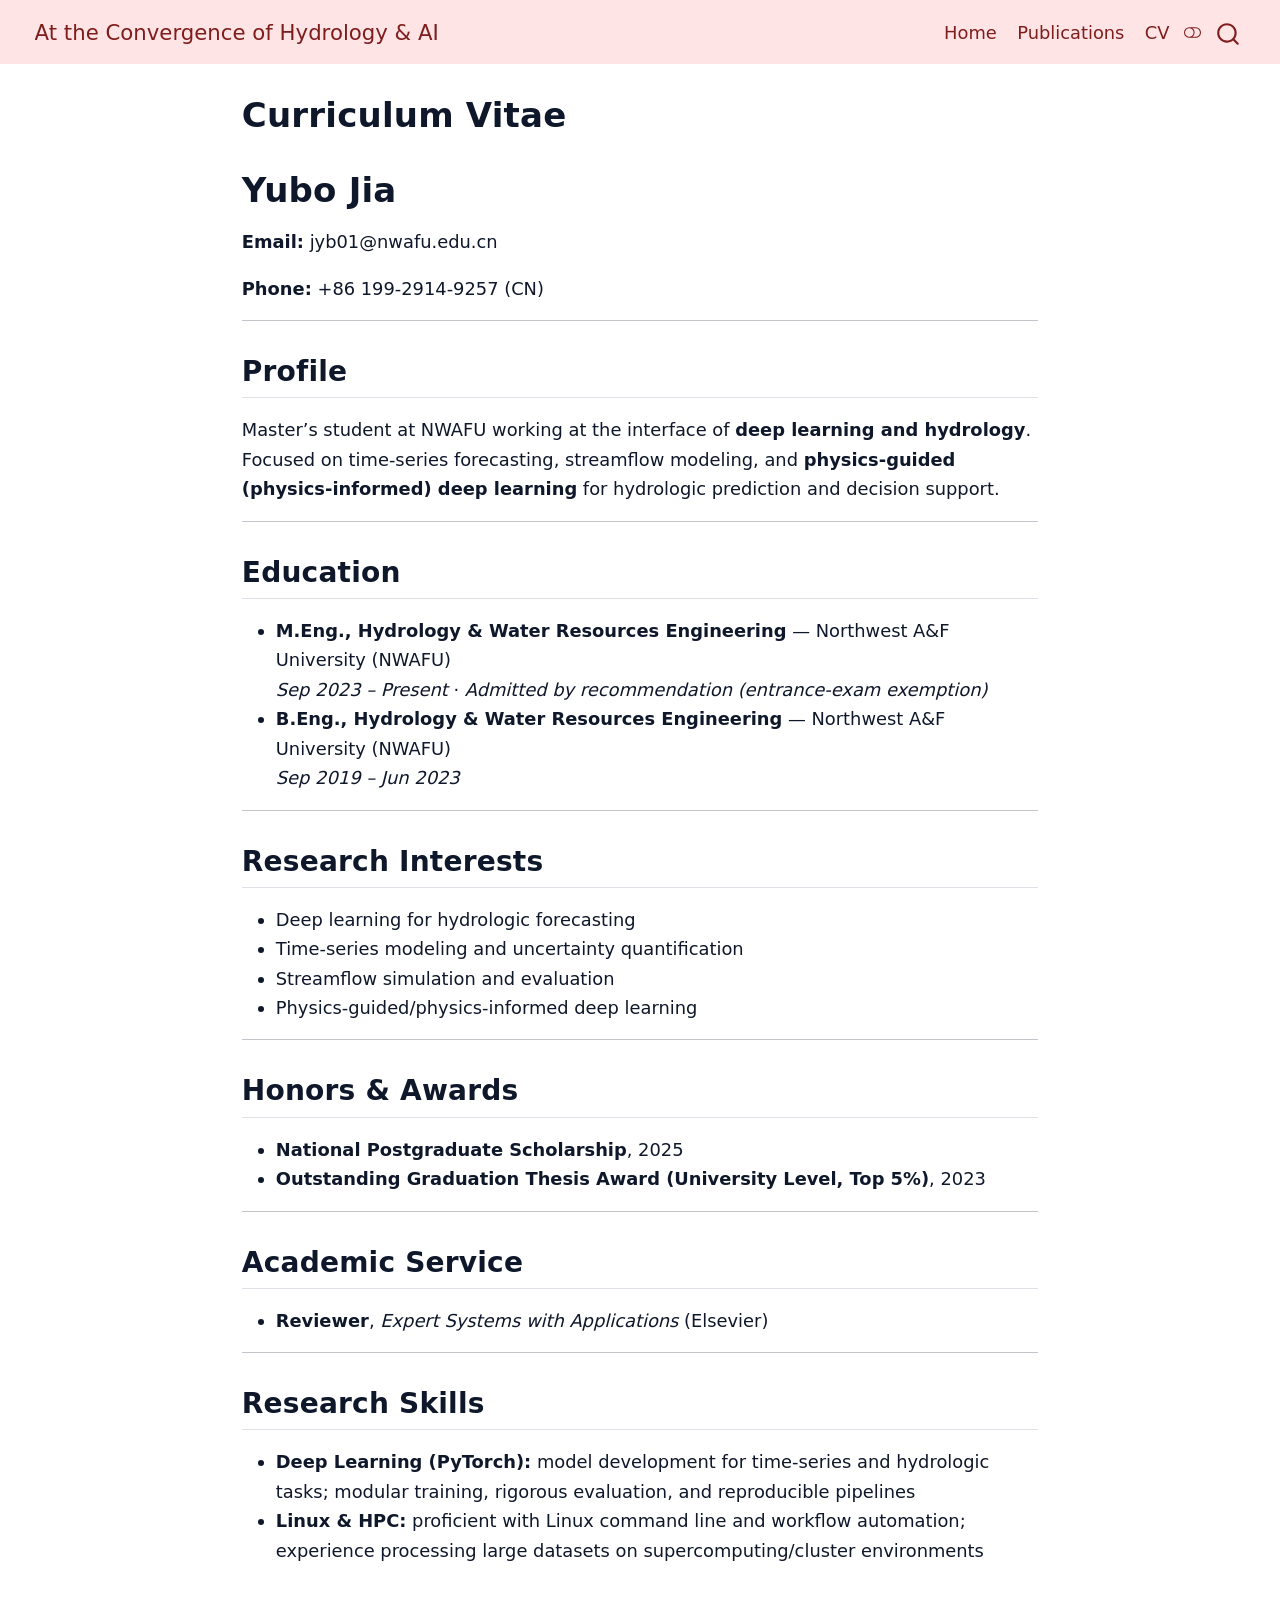
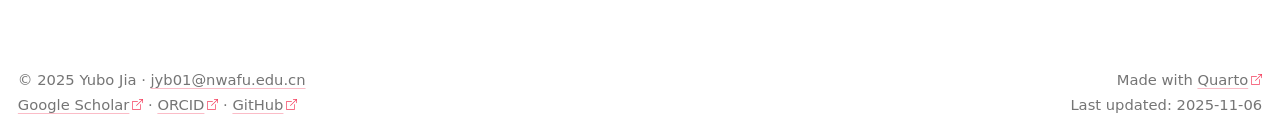
==== docs/CV.html @ c9f26e5d "Initial site" ====
<!DOCTYPE html>
<html xmlns="http://www.w3.org/1999/xhtml" lang="en" xml:lang="en"><head>

<meta charset="utf-8">
<meta name="generator" content="quarto-1.8.25">

<meta name="viewport" content="width=device-width, initial-scale=1.0, user-scalable=yes">


<title>Curriculum Vitae – Yubo Jia</title>
<style>
code{white-space: pre-wrap;}
span.smallcaps{font-variant: small-caps;}
div.columns{display: flex; gap: min(4vw, 1.5em);}
div.column{flex: auto; overflow-x: auto;}
div.hanging-indent{margin-left: 1.5em; text-indent: -1.5em;}
ul.task-list{list-style: none;}
ul.task-list li input[type="checkbox"] {
  width: 0.8em;
  margin: 0 0.8em 0.2em -1em; /* quarto-specific, see https://github.com/quarto-dev/quarto-cli/issues/4556 */ 
  vertical-align: middle;
}
</style>


<script src="site_libs/quarto-nav/quarto-nav.js"></script>
<script src="site_libs/clipboard/clipboard.min.js"></script>
<script src="site_libs/quarto-search/autocomplete.umd.js"></script>
<script src="site_libs/quarto-search/fuse.min.js"></script>
<script src="site_libs/quarto-search/quarto-search.js"></script>
<meta name="quarto:offset" content="./">
<link href="./images/site-logo.png" rel="icon" type="image/png">
<script src="site_libs/quarto-html/quarto.js" type="module"></script>
<script src="site_libs/quarto-html/tabsets/tabsets.js" type="module"></script>
<script src="site_libs/quarto-html/axe/axe-check.js" type="module"></script>
<script src="site_libs/quarto-html/popper.min.js"></script>
<script src="site_libs/quarto-html/tippy.umd.min.js"></script>
<script src="site_libs/quarto-html/anchor.min.js"></script>
<link href="site_libs/quarto-html/tippy.css" rel="stylesheet">
<link href="site_libs/quarto-html/quarto-syntax-highlighting-2156106875a500ed5b0d6cb7cda64e9d.css" rel="stylesheet" class="quarto-color-scheme" id="quarto-text-highlighting-styles">
<link href="site_libs/quarto-html/quarto-syntax-highlighting-dark-db2ab6285dc1dfa17f26b3674ebb796b.css" rel="stylesheet" class="quarto-color-scheme quarto-color-alternate" id="quarto-text-highlighting-styles">
<link href="site_libs/quarto-html/quarto-syntax-highlighting-2156106875a500ed5b0d6cb7cda64e9d.css" rel="stylesheet" class="quarto-color-scheme-extra" id="quarto-text-highlighting-styles">
<script src="site_libs/bootstrap/bootstrap.min.js"></script>
<link href="site_libs/bootstrap/bootstrap-icons.css" rel="stylesheet">
<link href="site_libs/bootstrap/bootstrap-c20102e62881c07e76477cce2f9e4ada.min.css" rel="stylesheet" append-hash="true" class="quarto-color-scheme" id="quarto-bootstrap" data-mode="light">
<link href="site_libs/bootstrap/bootstrap-dark-8c8c15d078644ef7ad4516aa5528fd41.min.css" rel="stylesheet" append-hash="true" class="quarto-color-scheme quarto-color-alternate" id="quarto-bootstrap" data-mode="dark">
<link href="site_libs/bootstrap/bootstrap-c20102e62881c07e76477cce2f9e4ada.min.css" rel="stylesheet" append-hash="true" class="quarto-color-scheme-extra" id="quarto-bootstrap" data-mode="light">
<script id="quarto-search-options" type="application/json">{
  "location": "navbar",
  "copy-button": false,
  "collapse-after": 3,
  "panel-placement": "end",
  "type": "overlay",
  "limit": 50,
  "keyboard-shortcut": [
    "f",
    "/",
    "s"
  ],
  "language": {
    "search-no-results-text": "No results",
    "search-matching-documents-text": "matching documents",
    "search-copy-link-title": "Copy link to search",
    "search-hide-matches-text": "Hide additional matches",
    "search-more-match-text": "more match in this document",
    "search-more-matches-text": "more matches in this document",
    "search-clear-button-title": "Clear",
    "search-text-placeholder": "",
    "search-detached-cancel-button-title": "Cancel",
    "search-submit-button-title": "Submit",
    "search-label": "Search"
  }
}</script>


<meta property="og:title" content="Curriculum Vitae – Yubo Jia">
<meta property="og:description" content="">
<meta property="og:site_name" content="Yubo Jia">
<meta name="twitter:title" content="Curriculum Vitae – Yubo Jia">
<meta name="twitter:description" content="">
<meta name="twitter:card" content="summary">
</head>

<body class="nav-fixed fullcontent quarto-light"><script id="quarto-html-before-body" type="application/javascript">
    const toggleBodyColorMode = (bsSheetEl) => {
      const mode = bsSheetEl.getAttribute("data-mode");
      const bodyEl = window.document.querySelector("body");
      if (mode === "dark") {
        bodyEl.classList.add("quarto-dark");
        bodyEl.classList.remove("quarto-light");
      } else {
        bodyEl.classList.add("quarto-light");
        bodyEl.classList.remove("quarto-dark");
      }
    }
    const toggleBodyColorPrimary = () => {
      const bsSheetEl = window.document.querySelector("link#quarto-bootstrap:not([rel=disabled-stylesheet])");
      if (bsSheetEl) {
        toggleBodyColorMode(bsSheetEl);
      }
    }
    const setColorSchemeToggle = (alternate) => {
      const toggles = window.document.querySelectorAll('.quarto-color-scheme-toggle');
      for (let i=0; i < toggles.length; i++) {
        const toggle = toggles[i];
        if (toggle) {
          if (alternate) {
            toggle.classList.add("alternate");
          } else {
            toggle.classList.remove("alternate");
          }
        }
      }
    };
    const toggleColorMode = (alternate) => {
      // Switch the stylesheets
      const primaryStylesheets = window.document.querySelectorAll('link.quarto-color-scheme:not(.quarto-color-alternate)');
      const alternateStylesheets = window.document.querySelectorAll('link.quarto-color-scheme.quarto-color-alternate');
      manageTransitions('#quarto-margin-sidebar .nav-link', false);
      if (alternate) {
        // note: dark is layered on light, we don't disable primary!
        enableStylesheet(alternateStylesheets);
        for (const sheetNode of alternateStylesheets) {
          if (sheetNode.id === "quarto-bootstrap") {
            toggleBodyColorMode(sheetNode);
          }
        }
      } else {
        disableStylesheet(alternateStylesheets);
        enableStylesheet(primaryStylesheets)
        toggleBodyColorPrimary();
      }
      manageTransitions('#quarto-margin-sidebar .nav-link', true);
      // Switch the toggles
      setColorSchemeToggle(alternate)
      // Hack to workaround the fact that safari doesn't
      // properly recolor the scrollbar when toggling (#1455)
      if (navigator.userAgent.indexOf('Safari') > 0 && navigator.userAgent.indexOf('Chrome') == -1) {
        manageTransitions("body", false);
        window.scrollTo(0, 1);
        setTimeout(() => {
          window.scrollTo(0, 0);
          manageTransitions("body", true);
        }, 40);
      }
    }
    const disableStylesheet = (stylesheets) => {
      for (let i=0; i < stylesheets.length; i++) {
        const stylesheet = stylesheets[i];
        stylesheet.rel = 'disabled-stylesheet';
      }
    }
    const enableStylesheet = (stylesheets) => {
      for (let i=0; i < stylesheets.length; i++) {
        const stylesheet = stylesheets[i];
        if(stylesheet.rel !== 'stylesheet') { // for Chrome, which will still FOUC without this check
          stylesheet.rel = 'stylesheet';
        }
      }
    }
    const manageTransitions = (selector, allowTransitions) => {
      const els = window.document.querySelectorAll(selector);
      for (let i=0; i < els.length; i++) {
        const el = els[i];
        if (allowTransitions) {
          el.classList.remove('notransition');
        } else {
          el.classList.add('notransition');
        }
      }
    }
    const isFileUrl = () => {
      return window.location.protocol === 'file:';
    }
    const hasAlternateSentinel = () => {
      let styleSentinel = getColorSchemeSentinel();
      if (styleSentinel !== null) {
        return styleSentinel === "alternate";
      } else {
        return false;
      }
    }
    const setStyleSentinel = (alternate) => {
      const value = alternate ? "alternate" : "default";
      if (!isFileUrl()) {
        window.localStorage.setItem("quarto-color-scheme", value);
      } else {
        localAlternateSentinel = value;
      }
    }
    const getColorSchemeSentinel = () => {
      if (!isFileUrl()) {
        const storageValue = window.localStorage.getItem("quarto-color-scheme");
        return storageValue != null ? storageValue : localAlternateSentinel;
      } else {
        return localAlternateSentinel;
      }
    }
    const toggleGiscusIfUsed = (isAlternate, darkModeDefault) => {
      const baseTheme = document.querySelector('#giscus-base-theme')?.value ?? 'light';
      const alternateTheme = document.querySelector('#giscus-alt-theme')?.value ?? 'dark';
      let newTheme = '';
      if(authorPrefersDark) {
        newTheme = isAlternate ? baseTheme : alternateTheme;
      } else {
        newTheme = isAlternate ? alternateTheme : baseTheme;
      }
      const changeGiscusTheme = () => {
        // From: https://github.com/giscus/giscus/issues/336
        const sendMessage = (message) => {
          const iframe = document.querySelector('iframe.giscus-frame');
          if (!iframe) return;
          iframe.contentWindow.postMessage({ giscus: message }, 'https://giscus.app');
        }
        sendMessage({
          setConfig: {
            theme: newTheme
          }
        });
      }
      const isGiscussLoaded = window.document.querySelector('iframe.giscus-frame') !== null;
      if (isGiscussLoaded) {
        changeGiscusTheme();
      }
    };
    const authorPrefersDark = false;
    const darkModeDefault = authorPrefersDark;
      document.querySelector('link#quarto-text-highlighting-styles.quarto-color-scheme-extra').rel = 'disabled-stylesheet';
      document.querySelector('link#quarto-bootstrap.quarto-color-scheme-extra').rel = 'disabled-stylesheet';
    let localAlternateSentinel = darkModeDefault ? 'alternate' : 'default';
    // Dark / light mode switch
    window.quartoToggleColorScheme = () => {
      // Read the current dark / light value
      let toAlternate = !hasAlternateSentinel();
      toggleColorMode(toAlternate);
      setStyleSentinel(toAlternate);
      toggleGiscusIfUsed(toAlternate, darkModeDefault);
      window.dispatchEvent(new Event('resize'));
    };
    // Switch to dark mode if need be
    if (hasAlternateSentinel()) {
      toggleColorMode(true);
    } else {
      toggleColorMode(false);
    }
  </script>

<div id="quarto-search-results"></div>
  <header id="quarto-header" class="headroom fixed-top">
    <nav class="navbar navbar-expand-lg " data-bs-theme="dark">
      <div class="navbar-container container-fluid">
      <div class="navbar-brand-container mx-auto">
    <a href="./index.html" class="navbar-brand navbar-brand-logo">
    </a>
    <a class="navbar-brand" href="./index.html">
    <span class="navbar-title">At the Convergence of Hydrology &amp; AI</span>
    </a>
  </div>
            <div id="quarto-search" class="" title="Search"></div>
          <button class="navbar-toggler" type="button" data-bs-toggle="collapse" data-bs-target="#navbarCollapse" aria-controls="navbarCollapse" role="menu" aria-expanded="false" aria-label="Toggle navigation" onclick="if (window.quartoToggleHeadroom) { window.quartoToggleHeadroom(); }">
  <span class="navbar-toggler-icon"></span>
</button>
          <div class="collapse navbar-collapse" id="navbarCollapse">
            <ul class="navbar-nav navbar-nav-scroll ms-auto">
  <li class="nav-item">
    <a class="nav-link" href="./index.html"> 
<span class="menu-text">Home</span></a>
  </li>  
  <li class="nav-item">
    <a class="nav-link" href="./publications.html"> 
<span class="menu-text">Publications</span></a>
  </li>  
  <li class="nav-item">
    <a class="nav-link active" href="./CV.html" aria-current="page"> 
<span class="menu-text">CV</span></a>
  </li>  
</ul>
          </div> <!-- /navcollapse -->
            <div class="quarto-navbar-tools">
  <a href="" class="quarto-color-scheme-toggle quarto-navigation-tool  px-1" onclick="window.quartoToggleColorScheme(); return false;" title="Toggle dark mode"><i class="bi"></i></a>
</div>
      </div> <!-- /container-fluid -->
    </nav>
</header>
<!-- content -->
<div id="quarto-content" class="quarto-container page-columns page-rows-contents page-layout-article page-navbar">
<!-- sidebar -->
<!-- margin-sidebar -->
    
<!-- main -->
<main class="content" id="quarto-document-content">


<header id="title-block-header" class="quarto-title-block default">
<div class="quarto-title">
<h1 class="title">Curriculum Vitae</h1>
</div>



<div class="quarto-title-meta">

    
  
    
  </div>
  


</header>


<section id="yubo-jia" class="level1">
<h1>Yubo Jia</h1>
<p><strong>Email:</strong> jyb01@nwafu.edu.cn</p>
<p><strong>Phone:</strong> +86 199-2914-9257 (CN)</p>
<hr>
<section id="profile" class="level2">
<h2 class="anchored" data-anchor-id="profile">Profile</h2>
<p>Master’s student at NWAFU working at the interface of <strong>deep learning and hydrology</strong>. Focused on time-series forecasting, streamflow modeling, and <strong>physics-guided (physics-informed) deep learning</strong> for hydrologic prediction and decision support.</p>
<hr>
</section>
<section id="education" class="level2">
<h2 class="anchored" data-anchor-id="education">Education</h2>
<ul>
<li><strong>M.Eng., Hydrology &amp; Water Resources Engineering</strong> — Northwest A&amp;F University (NWAFU)<br>
<em>Sep 2023 – Present</em> · <em>Admitted by recommendation (entrance-exam exemption)</em></li>
<li><strong>B.Eng., Hydrology &amp; Water Resources Engineering</strong> — Northwest A&amp;F University (NWAFU)<br>
<em>Sep 2019 – Jun 2023</em></li>
</ul>
<hr>
</section>
<section id="research-interests" class="level2">
<h2 class="anchored" data-anchor-id="research-interests">Research Interests</h2>
<ul>
<li>Deep learning for hydrologic forecasting<br>
</li>
<li>Time-series modeling and uncertainty quantification<br>
</li>
<li>Streamflow simulation and evaluation<br>
</li>
<li>Physics-guided/physics-informed deep learning</li>
</ul>
<hr>
</section>
<section id="honors-awards" class="level2">
<h2 class="anchored" data-anchor-id="honors-awards">Honors &amp; Awards</h2>
<ul>
<li><strong>National Postgraduate Scholarship</strong>, 2025<br>
</li>
<li><strong>Outstanding Graduation Thesis Award (University Level, Top 5%)</strong>, 2023</li>
</ul>
<hr>
</section>
<section id="academic-service" class="level2">
<h2 class="anchored" data-anchor-id="academic-service">Academic Service</h2>
<ul>
<li><strong>Reviewer</strong>, <em>Expert Systems with Applications</em> (Elsevier)</li>
</ul>
<hr>
</section>
<section id="research-skills" class="level2">
<h2 class="anchored" data-anchor-id="research-skills">Research Skills</h2>
<ul>
<li><strong>Deep Learning (PyTorch):</strong> model development for time-series and hydrologic tasks; modular training, rigorous evaluation, and reproducible pipelines<br>
</li>
<li><strong>Linux &amp; HPC:</strong> proficient with Linux command line and workflow automation; experience processing large datasets on supercomputing/cluster environments</li>
</ul>


</section>
</section>

</main> <!-- /main -->
<script id="quarto-html-after-body" type="application/javascript">
  window.document.addEventListener("DOMContentLoaded", function (event) {
    // Ensure there is a toggle, if there isn't float one in the top right
    if (window.document.querySelector('.quarto-color-scheme-toggle') === null) {
      const a = window.document.createElement('a');
      a.classList.add('top-right');
      a.classList.add('quarto-color-scheme-toggle');
      a.href = "";
      a.onclick = function() { try { window.quartoToggleColorScheme(); } catch {} return false; };
      const i = window.document.createElement("i");
      i.classList.add('bi');
      a.appendChild(i);
      window.document.body.appendChild(a);
    }
    setColorSchemeToggle(hasAlternateSentinel())
    const icon = "";
    const anchorJS = new window.AnchorJS();
    anchorJS.options = {
      placement: 'right',
      icon: icon
    };
    anchorJS.add('.anchored');
    const isCodeAnnotation = (el) => {
      for (const clz of el.classList) {
        if (clz.startsWith('code-annotation-')) {                     
          return true;
        }
      }
      return false;
    }
    const onCopySuccess = function(e) {
      // button target
      const button = e.trigger;
      // don't keep focus
      button.blur();
      // flash "checked"
      button.classList.add('code-copy-button-checked');
      var currentTitle = button.getAttribute("title");
      button.setAttribute("title", "Copied!");
      let tooltip;
      if (window.bootstrap) {
        button.setAttribute("data-bs-toggle", "tooltip");
        button.setAttribute("data-bs-placement", "left");
        button.setAttribute("data-bs-title", "Copied!");
        tooltip = new bootstrap.Tooltip(button, 
          { trigger: "manual", 
            customClass: "code-copy-button-tooltip",
            offset: [0, -8]});
        tooltip.show();    
      }
      setTimeout(function() {
        if (tooltip) {
          tooltip.hide();
          button.removeAttribute("data-bs-title");
          button.removeAttribute("data-bs-toggle");
          button.removeAttribute("data-bs-placement");
        }
        button.setAttribute("title", currentTitle);
        button.classList.remove('code-copy-button-checked');
      }, 1000);
      // clear code selection
      e.clearSelection();
    }
    const getTextToCopy = function(trigger) {
      const outerScaffold = trigger.parentElement.cloneNode(true);
      const codeEl = outerScaffold.querySelector('code');
      for (const childEl of codeEl.children) {
        if (isCodeAnnotation(childEl)) {
          childEl.remove();
        }
      }
      return codeEl.innerText;
    }
    const clipboard = new window.ClipboardJS('.code-copy-button:not([data-in-quarto-modal])', {
      text: getTextToCopy
    });
    clipboard.on('success', onCopySuccess);
    if (window.document.getElementById('quarto-embedded-source-code-modal')) {
      const clipboardModal = new window.ClipboardJS('.code-copy-button[data-in-quarto-modal]', {
        text: getTextToCopy,
        container: window.document.getElementById('quarto-embedded-source-code-modal')
      });
      clipboardModal.on('success', onCopySuccess);
    }
      var localhostRegex = new RegExp(/^(?:http|https):\/\/localhost\:?[0-9]*\//);
      var mailtoRegex = new RegExp(/^mailto:/);
        var filterRegex = new RegExp("https:\/\/jyb03\.github\.io\/");
      var isInternal = (href) => {
          return filterRegex.test(href) || localhostRegex.test(href) || mailtoRegex.test(href);
      }
      // Inspect non-navigation links and adorn them if external
     var links = window.document.querySelectorAll('a[href]:not(.nav-link):not(.navbar-brand):not(.toc-action):not(.sidebar-link):not(.sidebar-item-toggle):not(.pagination-link):not(.no-external):not([aria-hidden]):not(.dropdown-item):not(.quarto-navigation-tool):not(.about-link)');
      for (var i=0; i<links.length; i++) {
        const link = links[i];
        if (!isInternal(link.href)) {
          // undo the damage that might have been done by quarto-nav.js in the case of
          // links that we want to consider external
          if (link.dataset.originalHref !== undefined) {
            link.href = link.dataset.originalHref;
          }
            // target, if specified
            link.setAttribute("target", "_blank");
            if (link.getAttribute("rel") === null) {
              link.setAttribute("rel", "noopener");
            }
            // default icon
            link.classList.add("external");
        }
      }
    function tippyHover(el, contentFn, onTriggerFn, onUntriggerFn) {
      const config = {
        allowHTML: true,
        maxWidth: 500,
        delay: 100,
        arrow: false,
        appendTo: function(el) {
            return el.parentElement;
        },
        interactive: true,
        interactiveBorder: 10,
        theme: 'quarto',
        placement: 'bottom-start',
      };
      if (contentFn) {
        config.content = contentFn;
      }
      if (onTriggerFn) {
        config.onTrigger = onTriggerFn;
      }
      if (onUntriggerFn) {
        config.onUntrigger = onUntriggerFn;
      }
      window.tippy(el, config); 
    }
    const noterefs = window.document.querySelectorAll('a[role="doc-noteref"]');
    for (var i=0; i<noterefs.length; i++) {
      const ref = noterefs[i];
      tippyHover(ref, function() {
        // use id or data attribute instead here
        let href = ref.getAttribute('data-footnote-href') || ref.getAttribute('href');
        try { href = new URL(href).hash; } catch {}
        const id = href.replace(/^#\/?/, "");
        const note = window.document.getElementById(id);
        if (note) {
          return note.innerHTML;
        } else {
          return "";
        }
      });
    }
    const xrefs = window.document.querySelectorAll('a.quarto-xref');
    const processXRef = (id, note) => {
      // Strip column container classes
      const stripColumnClz = (el) => {
        el.classList.remove("page-full", "page-columns");
        if (el.children) {
          for (const child of el.children) {
            stripColumnClz(child);
          }
        }
      }
      stripColumnClz(note)
      if (id === null || id.startsWith('sec-')) {
        // Special case sections, only their first couple elements
        const container = document.createElement("div");
        if (note.children && note.children.length > 2) {
          container.appendChild(note.children[0].cloneNode(true));
          for (let i = 1; i < note.children.length; i++) {
            const child = note.children[i];
            if (child.tagName === "P" && child.innerText === "") {
              continue;
            } else {
              container.appendChild(child.cloneNode(true));
              break;
            }
          }
          if (window.Quarto?.typesetMath) {
            window.Quarto.typesetMath(container);
          }
          return container.innerHTML
        } else {
          if (window.Quarto?.typesetMath) {
            window.Quarto.typesetMath(note);
          }
          return note.innerHTML;
        }
      } else {
        // Remove any anchor links if they are present
        const anchorLink = note.querySelector('a.anchorjs-link');
        if (anchorLink) {
          anchorLink.remove();
        }
        if (window.Quarto?.typesetMath) {
          window.Quarto.typesetMath(note);
        }
        if (note.classList.contains("callout")) {
          return note.outerHTML;
        } else {
          return note.innerHTML;
        }
      }
    }
    for (var i=0; i<xrefs.length; i++) {
      const xref = xrefs[i];
      tippyHover(xref, undefined, function(instance) {
        instance.disable();
        let url = xref.getAttribute('href');
        let hash = undefined; 
        if (url.startsWith('#')) {
          hash = url;
        } else {
          try { hash = new URL(url).hash; } catch {}
        }
        if (hash) {
          const id = hash.replace(/^#\/?/, "");
          const note = window.document.getElementById(id);
          if (note !== null) {
            try {
              const html = processXRef(id, note.cloneNode(true));
              instance.setContent(html);
            } finally {
              instance.enable();
              instance.show();
            }
          } else {
            // See if we can fetch this
            fetch(url.split('#')[0])
            .then(res => res.text())
            .then(html => {
              const parser = new DOMParser();
              const htmlDoc = parser.parseFromString(html, "text/html");
              const note = htmlDoc.getElementById(id);
              if (note !== null) {
                const html = processXRef(id, note);
                instance.setContent(html);
              } 
            }).finally(() => {
              instance.enable();
              instance.show();
            });
          }
        } else {
          // See if we can fetch a full url (with no hash to target)
          // This is a special case and we should probably do some content thinning / targeting
          fetch(url)
          .then(res => res.text())
          .then(html => {
            const parser = new DOMParser();
            const htmlDoc = parser.parseFromString(html, "text/html");
            const note = htmlDoc.querySelector('main.content');
            if (note !== null) {
              // This should only happen for chapter cross references
              // (since there is no id in the URL)
              // remove the first header
              if (note.children.length > 0 && note.children[0].tagName === "HEADER") {
                note.children[0].remove();
              }
              const html = processXRef(null, note);
              instance.setContent(html);
            } 
          }).finally(() => {
            instance.enable();
            instance.show();
          });
        }
      }, function(instance) {
      });
    }
        let selectedAnnoteEl;
        const selectorForAnnotation = ( cell, annotation) => {
          let cellAttr = 'data-code-cell="' + cell + '"';
          let lineAttr = 'data-code-annotation="' +  annotation + '"';
          const selector = 'span[' + cellAttr + '][' + lineAttr + ']';
          return selector;
        }
        const selectCodeLines = (annoteEl) => {
          const doc = window.document;
          const targetCell = annoteEl.getAttribute("data-target-cell");
          const targetAnnotation = annoteEl.getAttribute("data-target-annotation");
          const annoteSpan = window.document.querySelector(selectorForAnnotation(targetCell, targetAnnotation));
          const lines = annoteSpan.getAttribute("data-code-lines").split(",");
          const lineIds = lines.map((line) => {
            return targetCell + "-" + line;
          })
          let top = null;
          let height = null;
          let parent = null;
          if (lineIds.length > 0) {
              //compute the position of the single el (top and bottom and make a div)
              const el = window.document.getElementById(lineIds[0]);
              top = el.offsetTop;
              height = el.offsetHeight;
              parent = el.parentElement.parentElement;
            if (lineIds.length > 1) {
              const lastEl = window.document.getElementById(lineIds[lineIds.length - 1]);
              const bottom = lastEl.offsetTop + lastEl.offsetHeight;
              height = bottom - top;
            }
            if (top !== null && height !== null && parent !== null) {
              // cook up a div (if necessary) and position it 
              let div = window.document.getElementById("code-annotation-line-highlight");
              if (div === null) {
                div = window.document.createElement("div");
                div.setAttribute("id", "code-annotation-line-highlight");
                div.style.position = 'absolute';
                parent.appendChild(div);
              }
              div.style.top = top - 2 + "px";
              div.style.height = height + 4 + "px";
              div.style.left = 0;
              let gutterDiv = window.document.getElementById("code-annotation-line-highlight-gutter");
              if (gutterDiv === null) {
                gutterDiv = window.document.createElement("div");
                gutterDiv.setAttribute("id", "code-annotation-line-highlight-gutter");
                gutterDiv.style.position = 'absolute';
                const codeCell = window.document.getElementById(targetCell);
                const gutter = codeCell.querySelector('.code-annotation-gutter');
                gutter.appendChild(gutterDiv);
              }
              gutterDiv.style.top = top - 2 + "px";
              gutterDiv.style.height = height + 4 + "px";
            }
            selectedAnnoteEl = annoteEl;
          }
        };
        const unselectCodeLines = () => {
          const elementsIds = ["code-annotation-line-highlight", "code-annotation-line-highlight-gutter"];
          elementsIds.forEach((elId) => {
            const div = window.document.getElementById(elId);
            if (div) {
              div.remove();
            }
          });
          selectedAnnoteEl = undefined;
        };
          // Handle positioning of the toggle
      window.addEventListener(
        "resize",
        throttle(() => {
          elRect = undefined;
          if (selectedAnnoteEl) {
            selectCodeLines(selectedAnnoteEl);
          }
        }, 10)
      );
      function throttle(fn, ms) {
      let throttle = false;
      let timer;
        return (...args) => {
          if(!throttle) { // first call gets through
              fn.apply(this, args);
              throttle = true;
          } else { // all the others get throttled
              if(timer) clearTimeout(timer); // cancel #2
              timer = setTimeout(() => {
                fn.apply(this, args);
                timer = throttle = false;
              }, ms);
          }
        };
      }
        // Attach click handler to the DT
        const annoteDls = window.document.querySelectorAll('dt[data-target-cell]');
        for (const annoteDlNode of annoteDls) {
          annoteDlNode.addEventListener('click', (event) => {
            const clickedEl = event.target;
            if (clickedEl !== selectedAnnoteEl) {
              unselectCodeLines();
              const activeEl = window.document.querySelector('dt[data-target-cell].code-annotation-active');
              if (activeEl) {
                activeEl.classList.remove('code-annotation-active');
              }
              selectCodeLines(clickedEl);
              clickedEl.classList.add('code-annotation-active');
            } else {
              // Unselect the line
              unselectCodeLines();
              clickedEl.classList.remove('code-annotation-active');
            }
          });
        }
    const findCites = (el) => {
      const parentEl = el.parentElement;
      if (parentEl) {
        const cites = parentEl.dataset.cites;
        if (cites) {
          return {
            el,
            cites: cites.split(' ')
          };
        } else {
          return findCites(el.parentElement)
        }
      } else {
        return undefined;
      }
    };
    var bibliorefs = window.document.querySelectorAll('a[role="doc-biblioref"]');
    for (var i=0; i<bibliorefs.length; i++) {
      const ref = bibliorefs[i];
      const citeInfo = findCites(ref);
      if (citeInfo) {
        tippyHover(citeInfo.el, function() {
          var popup = window.document.createElement('div');
          citeInfo.cites.forEach(function(cite) {
            var citeDiv = window.document.createElement('div');
            citeDiv.classList.add('hanging-indent');
            citeDiv.classList.add('csl-entry');
            var biblioDiv = window.document.getElementById('ref-' + cite);
            if (biblioDiv) {
              citeDiv.innerHTML = biblioDiv.innerHTML;
            }
            popup.appendChild(citeDiv);
          });
          return popup.innerHTML;
        });
      }
    }
  });
  </script>
</div> <!-- /content -->
<footer class="footer">
  <div class="nav-footer">
    <div class="nav-footer-left">
<p>© 2025 Yubo Jia · <a href="mailto:jyb01@nwafu.edu.cn">jyb01@nwafu.edu.cn</a><br> <a href="https://scholar.google.com/citations?user=Fx-O06kAAAAJ">Google Scholar</a> · <a href="https://orcid.org/0009-0003-0851-7565">ORCID</a> · <a href="https://github.com/JiaYubo-nwafu">GitHub</a></p>
</div>   
    <div class="nav-footer-center">
      &nbsp;
    </div>
    <div class="nav-footer-right">
<p>Made with <a href="https://quarto.org/">Quarto</a><br> Last updated: 2025-11-06</p>
</div>
  </div>
</footer>




</body></html>
---- docs/site_libs/quarto-html/tippy.css ----
.tippy-box[data-animation=fade][data-state=hidden]{opacity:0}[data-tippy-root]{max-width:calc(100vw - 10px)}.tippy-box{position:relative;background-color:#333;color:#fff;border-radius:4px;font-size:14px;line-height:1.4;white-space:normal;outline:0;transition-property:transform,visibility,opacity}.tippy-box[data-placement^=top]>.tippy-arrow{bottom:0}.tippy-box[data-placement^=top]>.tippy-arrow:before{bottom:-7px;left:0;border-width:8px 8px 0;border-top-color:initial;transform-origin:center top}.tippy-box[data-placement^=bottom]>.tippy-arrow{top:0}.tippy-box[data-placement^=bottom]>.tippy-arrow:before{top:-7px;left:0;border-width:0 8px 8px;border-bottom-color:initial;transform-origin:center bottom}.tippy-box[data-placement^=left]>.tippy-arrow{right:0}.tippy-box[data-placement^=left]>.tippy-arrow:before{border-width:8px 0 8px 8px;border-left-color:initial;right:-7px;transform-origin:center left}.tippy-box[data-placement^=right]>.tippy-arrow{left:0}.tippy-box[data-placement^=right]>.tippy-arrow:before{left:-7px;border-width:8px 8px 8px 0;border-right-color:initial;transform-origin:center right}.tippy-box[data-inertia][data-state=visible]{transition-timing-function:cubic-bezier(.54,1.5,.38,1.11)}.tippy-arrow{width:16px;height:16px;color:#333}.tippy-arrow:before{content:"";position:absolute;border-color:transparent;border-style:solid}.tippy-content{position:relative;padding:5px 9px;z-index:1}
---- docs/site_libs/quarto-html/quarto-syntax-highlighting-2156106875a500ed5b0d6cb7cda64e9d.css ----
/* quarto syntax highlight colors */
:root {
  --quarto-hl-ot-color: #003B4F;
  --quarto-hl-at-color: #657422;
  --quarto-hl-ss-color: #20794D;
  --quarto-hl-an-color: #5E5E5E;
  --quarto-hl-fu-color: #4758AB;
  --quarto-hl-st-color: #20794D;
  --quarto-hl-cf-color: #003B4F;
  --quarto-hl-op-color: #5E5E5E;
  --quarto-hl-er-color: #AD0000;
  --quarto-hl-bn-color: #AD0000;
  --quarto-hl-al-color: #AD0000;
  --quarto-hl-va-color: #111111;
  --quarto-hl-bu-color: inherit;
  --quarto-hl-ex-color: inherit;
  --quarto-hl-pp-color: #AD0000;
  --quarto-hl-in-color: #5E5E5E;
  --quarto-hl-vs-color: #20794D;
  --quarto-hl-wa-color: #5E5E5E;
  --quarto-hl-do-color: #5E5E5E;
  --quarto-hl-im-color: #00769E;
  --quarto-hl-ch-color: #20794D;
  --quarto-hl-dt-color: #AD0000;
  --quarto-hl-fl-color: #AD0000;
  --quarto-hl-co-color: #5E5E5E;
  --quarto-hl-cv-color: #5E5E5E;
  --quarto-hl-cn-color: #8f5902;
  --quarto-hl-sc-color: #5E5E5E;
  --quarto-hl-dv-color: #AD0000;
  --quarto-hl-kw-color: #003B4F;
}

/* other quarto variables */
:root {
  --quarto-font-monospace: "JetBrains Mono", ui-monospace, SFMono-Regular, Menlo, Monaco, Consolas, "Liberation Mono", "Courier New", monospace;
}

/* syntax highlight based on Pandoc's rules */
pre > code.sourceCode > span {
  color: #003B4F;
}

code.sourceCode > span {
  color: #003B4F;
}

div.sourceCode,
div.sourceCode pre.sourceCode {
  color: #003B4F;
}

/* Normal */
code span {
  color: #003B4F;
}

/* Alert */
code span.al {
  color: #AD0000;
  font-style: inherit;
}

/* Annotation */
code span.an {
  color: #5E5E5E;
  font-style: inherit;
}

/* Attribute */
code span.at {
  color: #657422;
  font-style: inherit;
}

/* BaseN */
code span.bn {
  color: #AD0000;
  font-style: inherit;
}

/* BuiltIn */
code span.bu {
  font-style: inherit;
}

/* ControlFlow */
code span.cf {
  color: #003B4F;
  font-weight: bold;
  font-style: inherit;
}

/* Char */
code span.ch {
  color: #20794D;
  font-style: inherit;
}

/* Constant */
code span.cn {
  color: #8f5902;
  font-style: inherit;
}

/* Comment */
code span.co {
  color: #5E5E5E;
  font-style: inherit;
}

/* CommentVar */
code span.cv {
  color: #5E5E5E;
  font-style: italic;
}

/* Documentation */
code span.do {
  color: #5E5E5E;
  font-style: italic;
}

/* DataType */
code span.dt {
  color: #AD0000;
  font-style: inherit;
}

/* DecVal */
code span.dv {
  color: #AD0000;
  font-style: inherit;
}

/* Error */
code span.er {
  color: #AD0000;
  font-style: inherit;
}

/* Extension */
code span.ex {
  font-style: inherit;
}

/* Float */
code span.fl {
  color: #AD0000;
  font-style: inherit;
}

/* Function */
code span.fu {
  color: #4758AB;
  font-style: inherit;
}

/* Import */
code span.im {
  color: #00769E;
  font-style: inherit;
}

/* Information */
code span.in {
  color: #5E5E5E;
  font-style: inherit;
}

/* Keyword */
code span.kw {
  color: #003B4F;
  font-weight: bold;
  font-style: inherit;
}

/* Operator */
code span.op {
  color: #5E5E5E;
  font-style: inherit;
}

/* Other */
code span.ot {
  color: #003B4F;
  font-style: inherit;
}

/* Preprocessor */
code span.pp {
  color: #AD0000;
  font-style: inherit;
}

/* SpecialChar */
code span.sc {
  color: #5E5E5E;
  font-style: inherit;
}

/* SpecialString */
code span.ss {
  color: #20794D;
  font-style: inherit;
}

/* String */
code span.st {
  color: #20794D;
  font-style: inherit;
}

/* Variable */
code span.va {
  color: #111111;
  font-style: inherit;
}

/* VerbatimString */
code span.vs {
  color: #20794D;
  font-style: inherit;
}

/* Warning */
code span.wa {
  color: #5E5E5E;
  font-style: italic;
}

.prevent-inlining {
  content: "</";
}

/*# sourceMappingURL=b8aaaa9f6ae9f8d814773a3f5ee69f56.css.map */
---- docs/site_libs/quarto-html/quarto-syntax-highlighting-dark-db2ab6285dc1dfa17f26b3674ebb796b.css ----
/* quarto syntax highlight colors */
:root {
  --quarto-hl-al-color: #f07178;
  --quarto-hl-an-color: #d4d0ab;
  --quarto-hl-at-color: #00e0e0;
  --quarto-hl-bn-color: #d4d0ab;
  --quarto-hl-bu-color: #abe338;
  --quarto-hl-ch-color: #abe338;
  --quarto-hl-co-color: #f8f8f2;
  --quarto-hl-cv-color: #ffd700;
  --quarto-hl-cn-color: #ffd700;
  --quarto-hl-cf-color: #ffa07a;
  --quarto-hl-dt-color: #ffa07a;
  --quarto-hl-dv-color: #d4d0ab;
  --quarto-hl-do-color: #f8f8f2;
  --quarto-hl-er-color: #f07178;
  --quarto-hl-ex-color: #00e0e0;
  --quarto-hl-fl-color: #d4d0ab;
  --quarto-hl-fu-color: #ffa07a;
  --quarto-hl-im-color: #abe338;
  --quarto-hl-in-color: #d4d0ab;
  --quarto-hl-kw-color: #ffa07a;
  --quarto-hl-op-color: #ffa07a;
  --quarto-hl-ot-color: #00e0e0;
  --quarto-hl-pp-color: #dcc6e0;
  --quarto-hl-re-color: #00e0e0;
  --quarto-hl-sc-color: #abe338;
  --quarto-hl-ss-color: #abe338;
  --quarto-hl-st-color: #abe338;
  --quarto-hl-va-color: #00e0e0;
  --quarto-hl-vs-color: #abe338;
  --quarto-hl-wa-color: #dcc6e0;
}

/* other quarto variables */
:root {
  --quarto-font-monospace: "JetBrains Mono", ui-monospace, SFMono-Regular, Menlo, Monaco, Consolas, "Liberation Mono", "Courier New", monospace;
}

/* syntax highlight based on Pandoc's rules */
pre > code.sourceCode > span {
  color: #f8f8f2;
}

code.sourceCode > span {
  color: #f8f8f2;
}

div.sourceCode,
div.sourceCode pre.sourceCode {
  color: #f8f8f2;
}

/* Normal */
code span {
  color: #f8f8f2;
}

/* Alert */
code span.al {
  color: #f07178;
}

/* Annotation */
code span.an {
  color: #d4d0ab;
}

/* Attribute */
code span.at {
  color: #00e0e0;
}

/* BaseN */
code span.bn {
  color: #d4d0ab;
}

/* BuiltIn */
code span.bu {
  color: #abe338;
}

/* ControlFlow */
code span.cf {
  font-weight: bold;
  color: #ffa07a;
}

/* Char */
code span.ch {
  color: #abe338;
}

/* Constant */
code span.cn {
  color: #ffd700;
}

/* Comment */
code span.co {
  font-style: italic;
  color: #f8f8f2;
}

/* CommentVar */
code span.cv {
  color: #ffd700;
}

/* Documentation */
code span.do {
  color: #f8f8f2;
}

/* DataType */
code span.dt {
  color: #ffa07a;
}

/* DecVal */
code span.dv {
  color: #d4d0ab;
}

/* Error */
code span.er {
  color: #f07178;
  text-decoration: underline;
}

/* Extension */
code span.ex {
  font-weight: bold;
  color: #00e0e0;
}

/* Float */
code span.fl {
  color: #d4d0ab;
}

/* Function */
code span.fu {
  color: #ffa07a;
}

/* Import */
code span.im {
  color: #abe338;
}

/* Information */
code span.in {
  color: #d4d0ab;
}

/* Keyword */
code span.kw {
  font-weight: bold;
  color: #ffa07a;
}

/* Operator */
code span.op {
  color: #ffa07a;
}

/* Other */
code span.ot {
  color: #00e0e0;
}

/* Preprocessor */
code span.pp {
  color: #dcc6e0;
}

/* RegionMarker */
code span.re {
  background-color: #f8f8f2;
  color: #00e0e0;
}

/* SpecialChar */
code span.sc {
  color: #abe338;
}

/* SpecialString */
code span.ss {
  color: #abe338;
}

/* String */
code span.st {
  color: #abe338;
}

/* Variable */
code span.va {
  color: #00e0e0;
}

/* VerbatimString */
code span.vs {
  color: #abe338;
}

/* Warning */
code span.wa {
  color: #dcc6e0;
}

.prevent-inlining {
  content: "</";
}

/*# sourceMappingURL=ebe607bfed2fa2a2e92061a41b4c7721.css.map */
---- docs/site_libs/quarto-html/quarto-syntax-highlighting-2156106875a500ed5b0d6cb7cda64e9d.css ----
/* quarto syntax highlight colors */
:root {
  --quarto-hl-ot-color: #003B4F;
  --quarto-hl-at-color: #657422;
  --quarto-hl-ss-color: #20794D;
  --quarto-hl-an-color: #5E5E5E;
  --quarto-hl-fu-color: #4758AB;
  --quarto-hl-st-color: #20794D;
  --quarto-hl-cf-color: #003B4F;
  --quarto-hl-op-color: #5E5E5E;
  --quarto-hl-er-color: #AD0000;
  --quarto-hl-bn-color: #AD0000;
  --quarto-hl-al-color: #AD0000;
  --quarto-hl-va-color: #111111;
  --quarto-hl-bu-color: inherit;
  --quarto-hl-ex-color: inherit;
  --quarto-hl-pp-color: #AD0000;
  --quarto-hl-in-color: #5E5E5E;
  --quarto-hl-vs-color: #20794D;
  --quarto-hl-wa-color: #5E5E5E;
  --quarto-hl-do-color: #5E5E5E;
  --quarto-hl-im-color: #00769E;
  --quarto-hl-ch-color: #20794D;
  --quarto-hl-dt-color: #AD0000;
  --quarto-hl-fl-color: #AD0000;
  --quarto-hl-co-color: #5E5E5E;
  --quarto-hl-cv-color: #5E5E5E;
  --quarto-hl-cn-color: #8f5902;
  --quarto-hl-sc-color: #5E5E5E;
  --quarto-hl-dv-color: #AD0000;
  --quarto-hl-kw-color: #003B4F;
}

/* other quarto variables */
:root {
  --quarto-font-monospace: "JetBrains Mono", ui-monospace, SFMono-Regular, Menlo, Monaco, Consolas, "Liberation Mono", "Courier New", monospace;
}

/* syntax highlight based on Pandoc's rules */
pre > code.sourceCode > span {
  color: #003B4F;
}

code.sourceCode > span {
  color: #003B4F;
}

div.sourceCode,
div.sourceCode pre.sourceCode {
  color: #003B4F;
}

/* Normal */
code span {
  color: #003B4F;
}

/* Alert */
code span.al {
  color: #AD0000;
  font-style: inherit;
}

/* Annotation */
code span.an {
  color: #5E5E5E;
  font-style: inherit;
}

/* Attribute */
code span.at {
  color: #657422;
  font-style: inherit;
}

/* BaseN */
code span.bn {
  color: #AD0000;
  font-style: inherit;
}

/* BuiltIn */
code span.bu {
  font-style: inherit;
}

/* ControlFlow */
code span.cf {
  color: #003B4F;
  font-weight: bold;
  font-style: inherit;
}

/* Char */
code span.ch {
  color: #20794D;
  font-style: inherit;
}

/* Constant */
code span.cn {
  color: #8f5902;
  font-style: inherit;
}

/* Comment */
code span.co {
  color: #5E5E5E;
  font-style: inherit;
}

/* CommentVar */
code span.cv {
  color: #5E5E5E;
  font-style: italic;
}

/* Documentation */
code span.do {
  color: #5E5E5E;
  font-style: italic;
}

/* DataType */
code span.dt {
  color: #AD0000;
  font-style: inherit;
}

/* DecVal */
code span.dv {
  color: #AD0000;
  font-style: inherit;
}

/* Error */
code span.er {
  color: #AD0000;
  font-style: inherit;
}

/* Extension */
code span.ex {
  font-style: inherit;
}

/* Float */
code span.fl {
  color: #AD0000;
  font-style: inherit;
}

/* Function */
code span.fu {
  color: #4758AB;
  font-style: inherit;
}

/* Import */
code span.im {
  color: #00769E;
  font-style: inherit;
}

/* Information */
code span.in {
  color: #5E5E5E;
  font-style: inherit;
}

/* Keyword */
code span.kw {
  color: #003B4F;
  font-weight: bold;
  font-style: inherit;
}

/* Operator */
code span.op {
  color: #5E5E5E;
  font-style: inherit;
}

/* Other */
code span.ot {
  color: #003B4F;
  font-style: inherit;
}

/* Preprocessor */
code span.pp {
  color: #AD0000;
  font-style: inherit;
}

/* SpecialChar */
code span.sc {
  color: #5E5E5E;
  font-style: inherit;
}

/* SpecialString */
code span.ss {
  color: #20794D;
  font-style: inherit;
}

/* String */
code span.st {
  color: #20794D;
  font-style: inherit;
}

/* Variable */
code span.va {
  color: #111111;
  font-style: inherit;
}

/* VerbatimString */
code span.vs {
  color: #20794D;
  font-style: inherit;
}

/* Warning */
code span.wa {
  color: #5E5E5E;
  font-style: italic;
}

.prevent-inlining {
  content: "</";
}

/*# sourceMappingURL=b8aaaa9f6ae9f8d814773a3f5ee69f56.css.map */
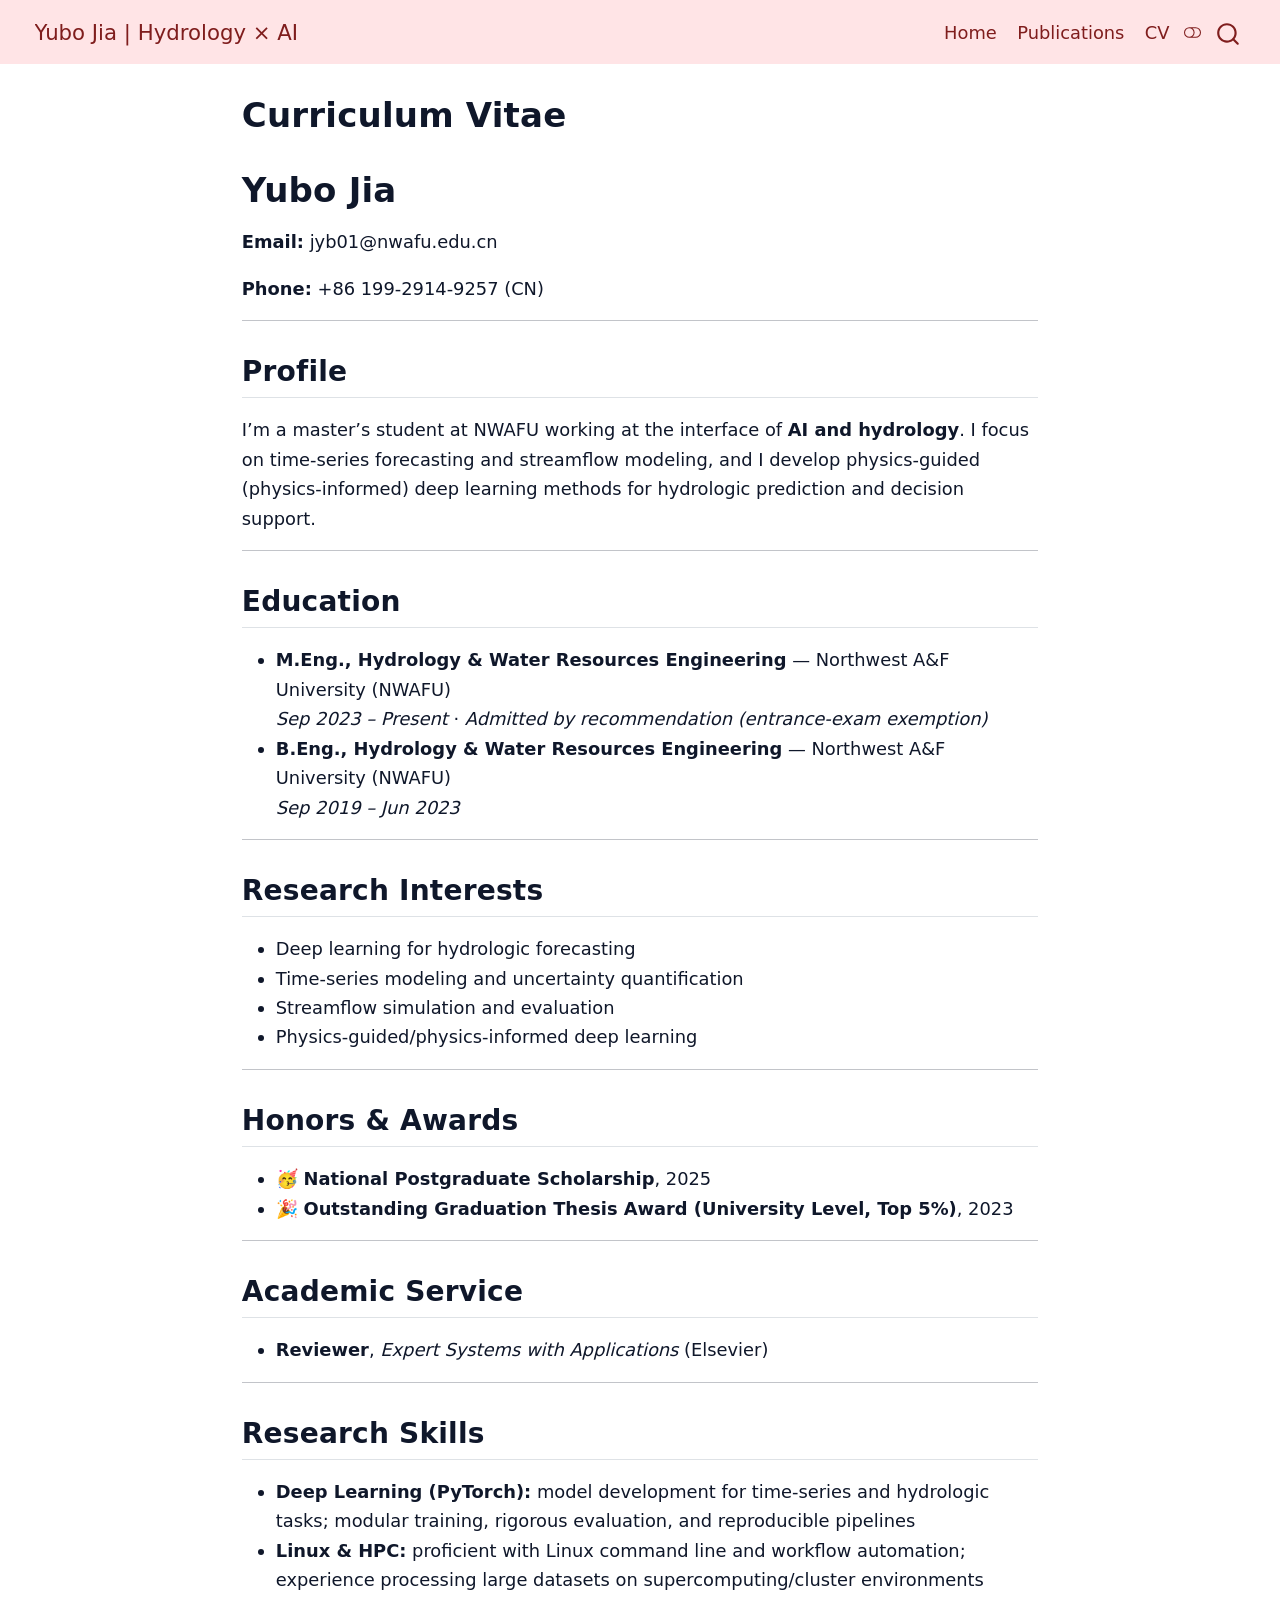
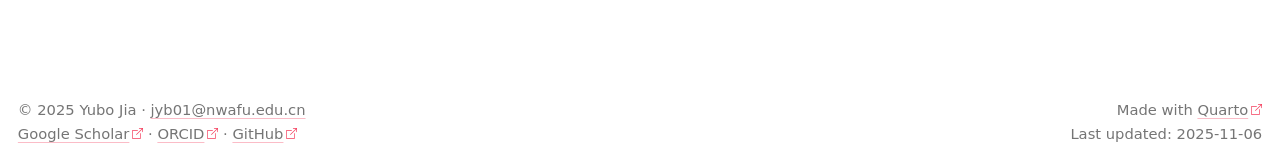
==== commit fb81690f: "update site" ====
--- a/docs/CV.html
+++ b/docs/CV.html
@@ -253,7 +253,7 @@
     <a href="./index.html" class="navbar-brand navbar-brand-logo">
     </a>
     <a class="navbar-brand" href="./index.html">
-    <span class="navbar-title">At the Convergence of Hydrology &amp; AI</span>
+    <span class="navbar-title">Yubo Jia | Hydrology × AI</span>
     </a>
   </div>
             <div id="quarto-search" class="" title="Search"></div>
@@ -317,7 +317,7 @@
 <hr>
 <section id="profile" class="level2">
 <h2 class="anchored" data-anchor-id="profile">Profile</h2>
-<p>Master’s student at NWAFU working at the interface of <strong>deep learning and hydrology</strong>. Focused on time-series forecasting, streamflow modeling, and <strong>physics-guided (physics-informed) deep learning</strong> for hydrologic prediction and decision support.</p>
+<p>I’m a master’s student at NWAFU working at the interface of <strong>AI and hydrology</strong>. I focus on time-series forecasting and streamflow modeling, and I develop physics-guided (physics-informed) deep learning methods for hydrologic prediction and decision support.</p>
 <hr>
 </section>
 <section id="education" class="level2">
@@ -346,9 +346,8 @@
 <section id="honors-awards" class="level2">
 <h2 class="anchored" data-anchor-id="honors-awards">Honors &amp; Awards</h2>
 <ul>
-<li><strong>National Postgraduate Scholarship</strong>, 2025<br>
-</li>
-<li><strong>Outstanding Graduation Thesis Award (University Level, Top 5%)</strong>, 2023</li>
+<li>🥳 <strong>National Postgraduate Scholarship</strong>, 2025</li>
+<li>🎉 <strong>Outstanding Graduation Thesis Award (University Level, Top 5%)</strong>, 2023</li>
 </ul>
 <hr>
 </section>
@@ -796,7 +795,7 @@
 <footer class="footer">
   <div class="nav-footer">
     <div class="nav-footer-left">
-<p>© 2025 Yubo Jia · <a href="mailto:jyb01@nwafu.edu.cn">jyb01@nwafu.edu.cn</a><br> <a href="https://scholar.google.com/citations?user=Fx-O06kAAAAJ">Google Scholar</a> · <a href="https://orcid.org/0009-0003-0851-7565">ORCID</a> · <a href="https://github.com/JiaYubo-nwafu">GitHub</a></p>
+<p>© 2025 Yubo Jia · <a href="mailto:jyb01@nwafu.edu.cn">jyb01@nwafu.edu.cn</a><br> <a href="https://scholar.google.com/citations?user=Fx-O06kAAAAJ">Google Scholar</a> · <a href="https://orcid.org/0009-0003-0851-7565">ORCID</a> · <a href="https://github.com/jyb03">GitHub</a></p>
 </div>   
     <div class="nav-footer-center">
       &nbsp;
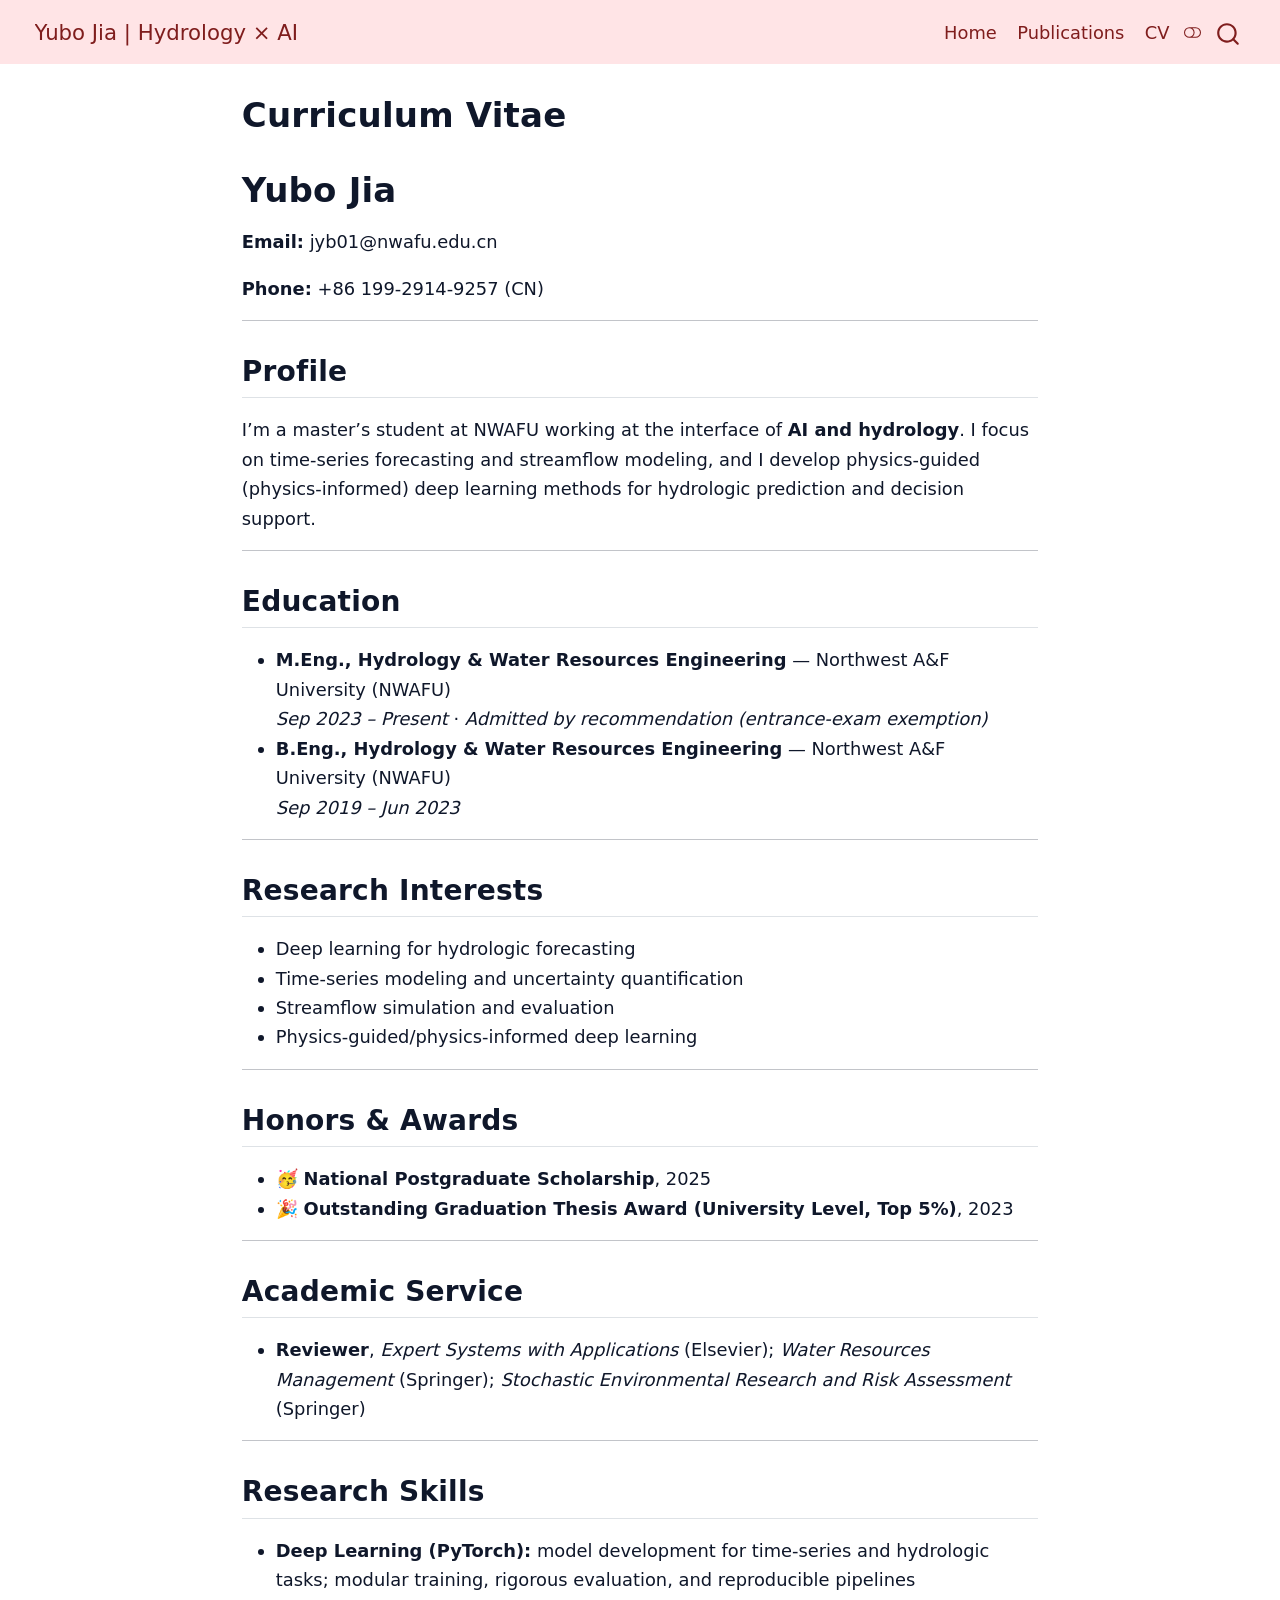
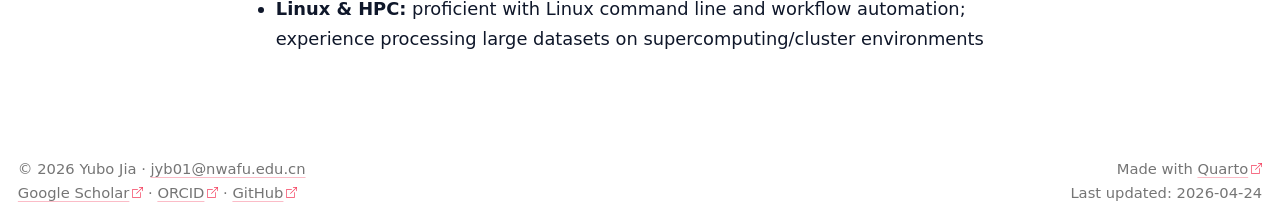
==== commit 9ac2e2ad: "update website" ====
--- a/docs/CV.html
+++ b/docs/CV.html
@@ -354,7 +354,7 @@
 <section id="academic-service" class="level2">
 <h2 class="anchored" data-anchor-id="academic-service">Academic Service</h2>
 <ul>
-<li><strong>Reviewer</strong>, <em>Expert Systems with Applications</em> (Elsevier)</li>
+<li><strong>Reviewer</strong>, <em>Expert Systems with Applications</em> (Elsevier); <em>Water Resources Management</em> (Springer); <em>Stochastic Environmental Research and Risk Assessment</em> (Springer)</li>
 </ul>
 <hr>
 </section>
@@ -795,13 +795,13 @@
 <footer class="footer">
   <div class="nav-footer">
     <div class="nav-footer-left">
-<p>© 2025 Yubo Jia · <a href="mailto:jyb01@nwafu.edu.cn">jyb01@nwafu.edu.cn</a><br> <a href="https://scholar.google.com/citations?user=Fx-O06kAAAAJ">Google Scholar</a> · <a href="https://orcid.org/0009-0003-0851-7565">ORCID</a> · <a href="https://github.com/jyb03">GitHub</a></p>
+<p>© 2026 Yubo Jia · <a href="mailto:jyb01@nwafu.edu.cn">jyb01@nwafu.edu.cn</a><br> <a href="https://scholar.google.com/citations?user=Fx-O06kAAAAJ">Google Scholar</a> · <a href="https://orcid.org/0009-0003-0851-7565">ORCID</a> · <a href="https://github.com/jyb03">GitHub</a></p>
 </div>   
     <div class="nav-footer-center">
       &nbsp;
     </div>
     <div class="nav-footer-right">
-<p>Made with <a href="https://quarto.org/">Quarto</a><br> Last updated: 2025-11-06</p>
+<p>Made with <a href="https://quarto.org/">Quarto</a><br> Last updated: 2026-04-24</p>
 </div>
   </div>
 </footer>
